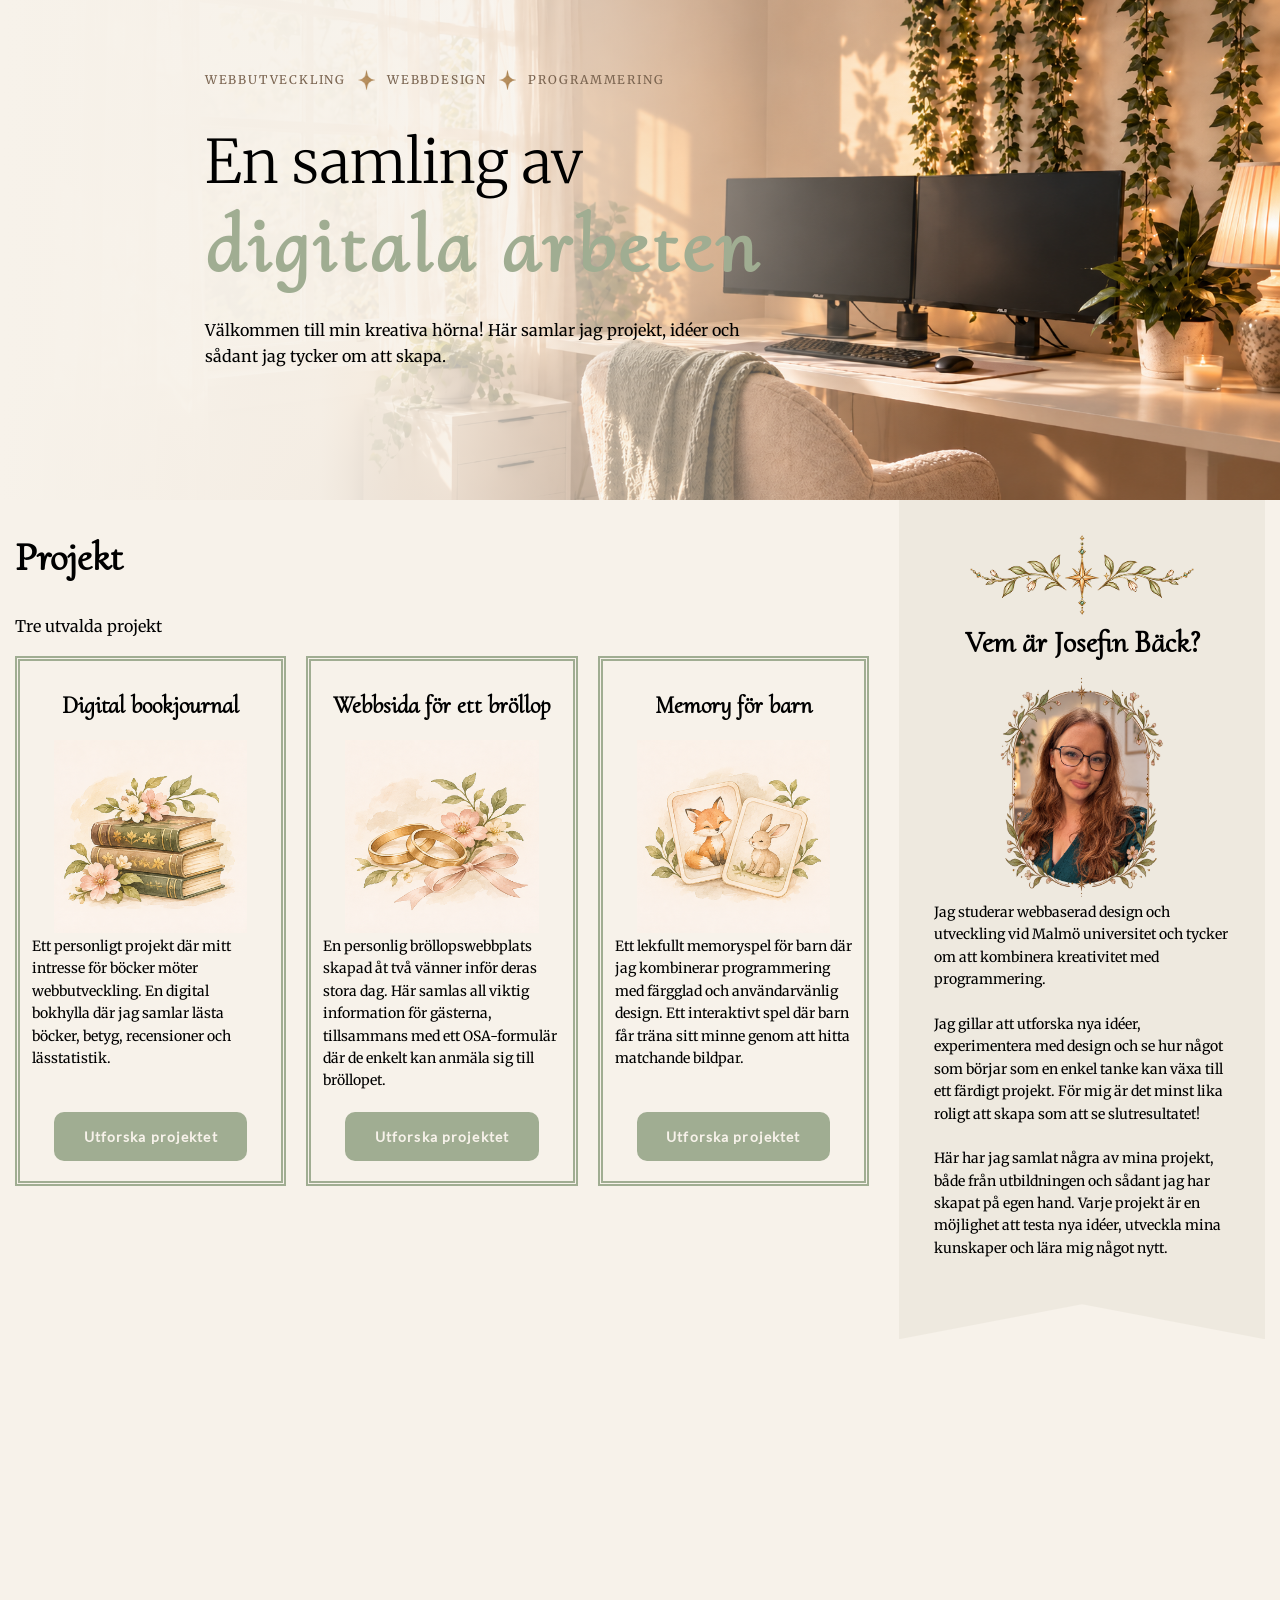
==== html/homepage.html @ a1230a01 "tre utvalda projekt" ====
<!DOCTYPE html>
<html lang="sv">

<head>
    <meta charset="UTF-8">
    <meta name="viewport" content="width=device-width, initial-scale=1.0">
    <title>Document</title>
    <link rel="stylesheet" href="../css/style.css">
</head>

<body>

    <div id="heroSection">
        <div id="textDivInHero">
            <div class="eyebrowText">
                <p>Webbutveckling</p> <img class="goldStarSize" src="../assets/picture/star.png" alt="goldstar">
                <p>Webbdesign</p> <img class="goldStarSize" src="../assets/picture/star.png" alt="goldstar">
                <p>Programmering</p>
            </div>
            <h1><span id="heroHeader">En samling av</span><span id="choosenItem"><br>digitala arbeten</span></h1>
            <div id="p-elInHero">
                <p>Välkommen till min kreativa hörna! Här samlar jag projekt, idéer och sådant jag tycker om
                    att skapa.</p>
            </div>
        </div>
    </div>

    <main>
        <div id="sectionOne">
            <div id="secOneContent">
                <h2>Projekt</h2>
                <p>Tre utvalda projekt</p>
                <div id="choosenProjects">
                    <div class="projectDIV">
                        <div class="topDIV">
                            <h4>Digital bookjournal</h4>
                            <img class="projectPictue" src="../assets/picture/books.png" alt="Painted books">
                            <p class="projekctPresentation">Ett personligt projekt där mitt intresse för böcker möter
                                webbutveckling. En digital bokhylla där jag samlar lästa böcker, betyg, recensioner och
                                lässtatistik.</p>
                        </div>
                        <div class="bottomDIV">
                            <button class="BtnToProjekt">
                                Utforska projektet
                            </button>
                        </div>
                    </div>

                    <div class="projectDIV">
                        <div class="topDIV">
                            <h4>Webbsida för ett bröllop</h4>
                            <img class="projectPictue" src="../assets/picture/rings.png" alt="Painted books">
                            <p class="projekctPresentation">En personlig bröllopswebbplats skapad åt två vänner inför
                                deras stora dag. Här samlas all viktig information för gästerna, tillsammans med ett
                                OSA-formulär där de enkelt kan anmäla sig till bröllopet.</p>
                        </div>
                        <div class="bottomDIV">
                            <button class="BtnToProjekt">
                                Utforska projektet
                            </button>
                        </div>
                    </div>

                    <div class="projectDIV">
                        <div class="topDIV">
                            <h4>Memory för barn</h4>
                            <img class="projectPictue" src="../assets/picture/memory.png" alt="Painted books">
                            <p class="projekctPresentation">Ett lekfullt memoryspel för barn där jag kombinerar
                                programmering med färgglad och användarvänlig design. Ett interaktivt spel där barn får
                                träna sitt minne genom att hitta matchande bildpar.</p>
                        </div>
                        <div class="bottomDIV">
                            <button class="BtnToProjekt">
                                Utforska projektet
                            </button>
                        </div>
                    </div>
                </div>
            </div>

            <div id="aboutMeSpalt">
                <img id="ornamentPicture" src="../assets/picture/ornament smaller.png" alt="ornament">
                <h3 id="aboutMeH3">Vem är Josefin Bäck?</h3>
                <img id="selfiePic" src="../assets/picture/porträtt josefin.png" alt="selfi på Josefin">
                <div>
                    <p>Jag studerar webbaserad design och utveckling vid Malmö universitet och tycker om att kombinera
                        kreativitet med programmering. <br><br></p>
                </div>
                <div>
                    <p>Jag gillar att utforska nya idéer, experimentera med design och se hur något som börjar som en
                        enkel tanke kan växa till ett färdigt projekt. För mig är det minst lika roligt att skapa som
                        att se slutresultatet!<br><br>
                    </p>
                </div>
                <div>
                    <p>Här har jag samlat några av mina projekt, både från utbildningen och sådant jag har skapat på
                        egen hand. Varje projekt är en möjlighet att testa nya idéer, utveckla mina kunskaper och lära
                        mig något nytt.</p>
                </div>

            </div>
        </div>


    </main>
    <footer></footer>
</body>

</html>
---- css/style.css ----
/*FONTS*/
@font-face {
    font-family: "Cormorant Upright";
    src: url("../assets/fonts/CormorantUpright-Regular.ttf");
}

@font-face {
    font-family: "Merriweather";
    src: url("../assets/fonts/Merriweather.ttf");
}

@font-face {
    font-family: "Lato";
    src: url("../assets/fonts/Lato-Regular.ttf");
}


:root {

    /*FONT SIZE*/
    --h1: clamp(2.375rem, 5vw, 3.75rem);
    --h2: clamp(2rem, 3.5vw, 2.5rem);
    --h3: clamp(1.5rem, 2.5vw, 1.875rem);
    --h4: 1.5rem;

    --normalText: 1rem;
    /* 16px */
    --smallText: 0.875rem;
    /* 14px */
    --extraSmallText: 0.75rem;
    /* 12px */

    --buttonText: 0.875rem;
    /* 14px */
    --eyebrowText: 0.75rem;
    /* 12px */

    /* FONT FAMILY */
    --headerFont: "Cormorant Upright", serif;
    --normalTextFont: "Merriweather", serif;
    --btnFont: "Lato", serif;


    /*COLORS*/
    --main-background-color: #F7F2EA;
    --color-sageGreen: #A0AD92;
    --color-dustyRose: #D7B8B5;
    --color-walnutBrown: #79634F;
    --color-softBlack: #38352F;

}

h1 {
    font-family: var(--headerFont);
    font-size: var(--h1);
    line-height: 1.1;
    margin: 24px 0 28px 0;
}

h2 {
    font-family: var(--headerFont);
    font-size: var(--h2);
    line-height: 1.2;
}

h3 {
    font-family: var(--headerFont);
    font-size: var(--h3);
    line-height: 1.2;
}

h4 {
    font-family: var(--headerFont);
    font-size: var(--h4);
}

p {
    font-family: var(--normalTextFont);
    font-size: var(--normalText);
    line-height: 1.6;
}

button {
    font-family: var(--btnFont);
    font-size: var(--buttonText);
    letter-spacing: 0.08em;
    border-radius: 10px;
}



body {
    margin: 0px;
    background-color: var(--main-background-color);
    font-family: var(--normalTextFont);
    font-size: var(--normalText);
}

/*------------ HERO ------------*/
#heroSection {
    width: 100vw;
    height: 500px;
    display: flex;
    position: relative;

    background-image:
        linear-gradient(to right,
            rgba(247, 242, 234, 1) 0%,
            rgba(247, 242, 234, 0.95) 25%,
            rgba(247, 242, 234, 0.5) 50%,
            rgba(247, 242, 234, 0) 75%),
        url("../assets/picture/herobild.png");
    background-position: center;
    background-repeat: no-repeat;
    background-size: cover;
}



.goldStarSize {
    height: 20px;
}

#heroHeader {
    font-family: var(--normalTextFont);
    font-weight: 300;
}

#choosenItem {
    color: var(--color-sageGreen);
    font-size: 80px;
    letter-spacing: 0.06em;
}

#textDivInHero {
    position: absolute;
    top: 70px;
    left: 16%;
}

#p-elInHero {
    max-width: 550px;
}



.eyebrowText {
    display: flex;
    align-items: center;
    gap: 12px;

    font-size: var(--eyebrowText);
    letter-spacing: 0.15em;
    text-transform: uppercase;
    color: var(--color-walnutBrown);
}

.eyebrowText p {
    margin: 0px;
    font-size: var(--eyebrowText);
}


/*------------ HERO END ------------*/


main {
    width: 1250px;
    min-height: 100vh;
    margin-right: auto;
    margin-left: auto;
}

/*------------ PROJECTS ------------*/

#sectionOne {
    display: grid;
    grid-template-columns: minmax(0, 7fr) minmax(0, 3fr);
    gap: 30px;
    align-items: start;
}


#choosenProjects {
    display: flex;
    gap: 20px;
    justify-content: space-evenly;
    height: 530px;
}

.projectDIV {
    border: 5px double var(--color-sageGreen);
    width: 100%;
    padding: 20px 10px;
    display: flex;
    flex-direction: column;
    justify-content: space-between;
}

.topDIV,
.bottomDIV {
    display: flex;
    flex-direction: column;
    align-items: center;
}

.projectDIV h4 {
    text-align: center;
    margin: 10px 0px 20px;
}

.projectPictue {
    width: 80%;
    object-fit: cover;
}

.projekctPresentation {
    font-size: var(--smallText);
    margin: 2px;
}

.BtnToProjekt {
    width: 80%;
    padding: 16px;
    font-weight: 600;
    background-color: var(--color-sageGreen);
    border: none;
    color: var(--main-background-color);
    cursor: pointer;
}

.BtnToProjekt:hover {
    background-color: var(--main-background-color);
    color: var(--color-sageGreen);
    border: 0.5px solid var(--color-sageGreen);
    cursor: pointer;
}



/*------------ PROJECTS END ------------*/



/*------------ ABOUT ME ------------*/

#aboutMeSpalt {
    position: sticky;
    top: 30px;
    display: flex;
    flex-direction: column;
    align-items: center;
    /*border: 1px solid black;
    padding: 12px;
    box-sizing: border-box;

    background-color: #EEE9DF;
    border: 1px solid #B9A48E;
    outline: 1px solid #D8C9B9;
    outline-offset: -8px;

    padding: 32px 28px;
    border-radius: 3px;*/
    background-color: #EEE9DF;
    padding: 35px 35px 80px;

    clip-path: polygon(0 0,
            100% 0,
            100% 100%,
            50% calc(100% - 35px),
            0 100%);

}

#aboutMeSpalt p {
    font-size: var(--smallText);
    margin: 0px;
}

#aboutMeH3 {
    margin: 10px 0px;
}

#aboutMePartOne {
    display: flex;
    gap: 10px;
}

#selfiePic {
    height: 230px;
    object-fit: contain;
    margin: 0px auto;
}

#ornamentPicture {
    width: 233px;
    height: 80px;
    object-fit: contain;
}

/*------------ ABOUT ME - END------------*/


footer {
    height: 400px;
}
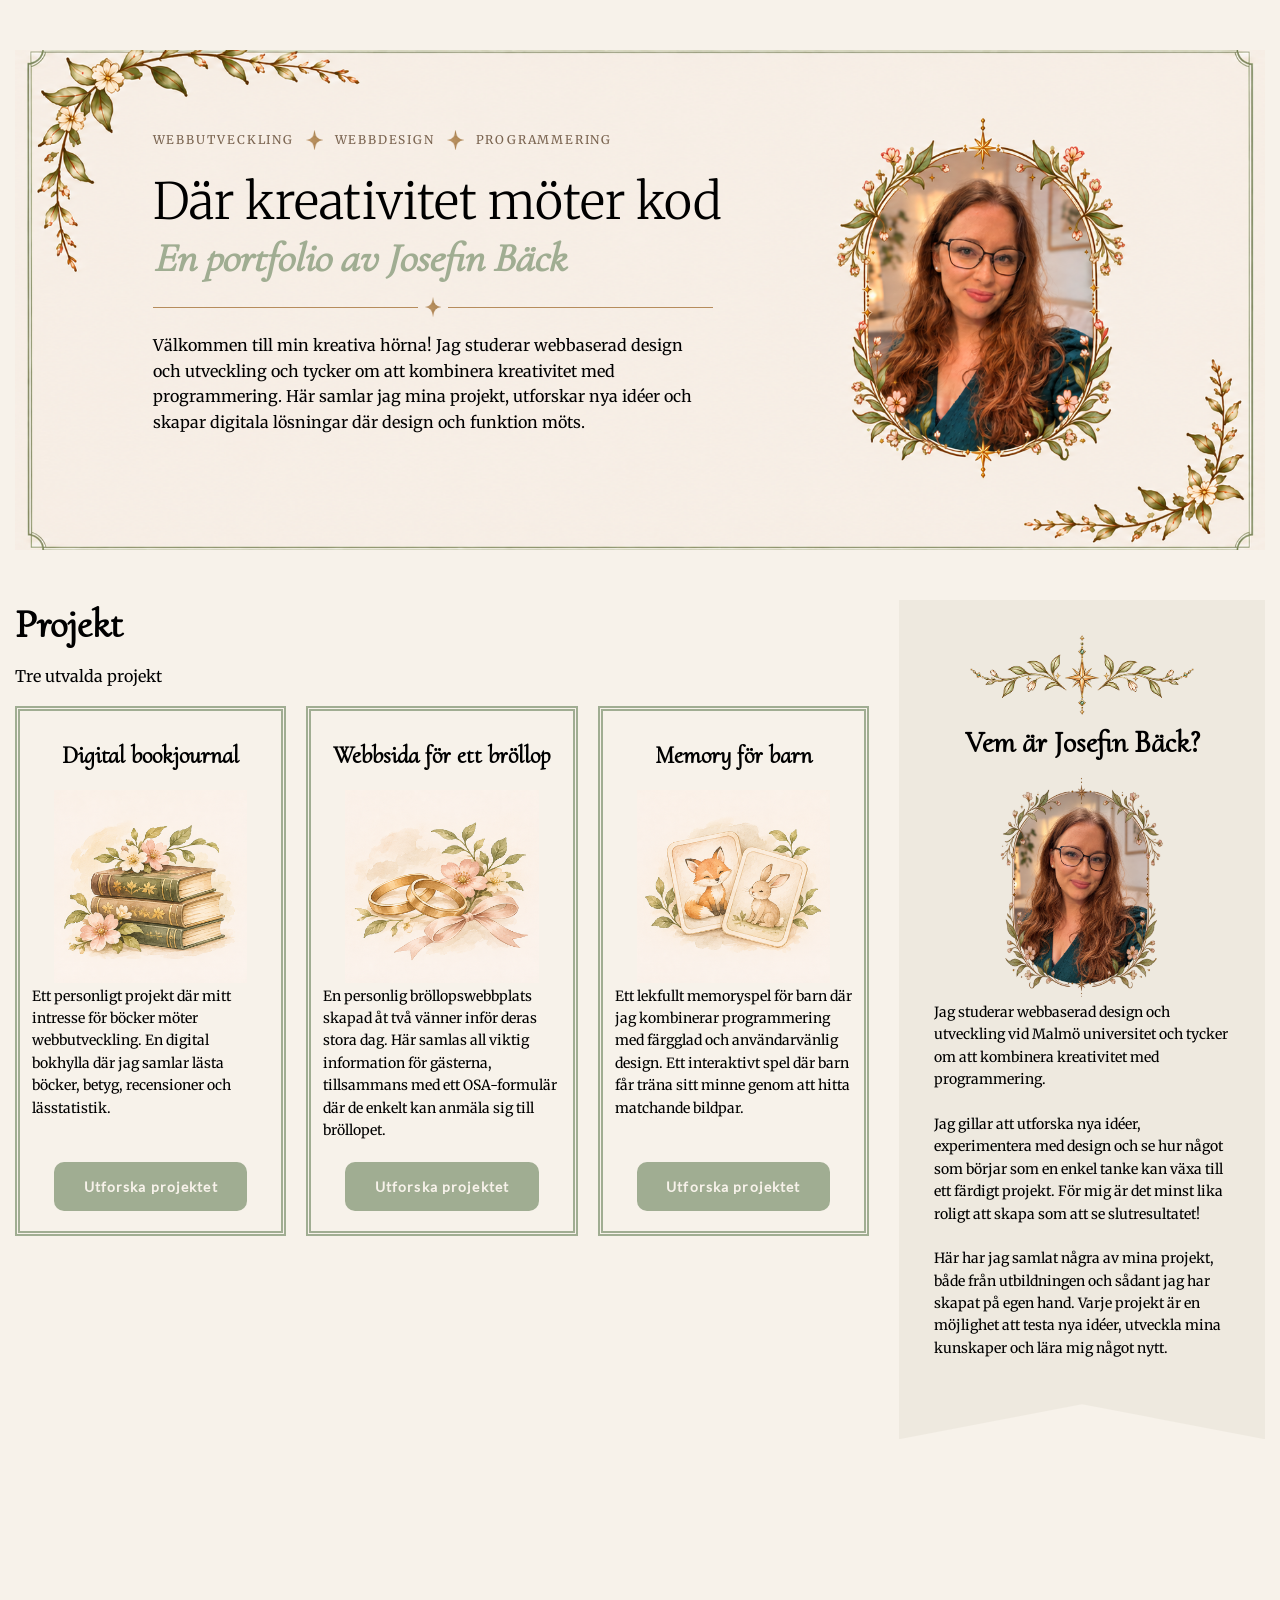
==== commit 24129ad7: "hero fixing" ====
--- a/html/homepage.html
+++ b/html/homepage.html
@@ -17,10 +17,17 @@
                 <p>Webbdesign</p> <img class="goldStarSize" src="../assets/picture/star.png" alt="goldstar">
                 <p>Programmering</p>
             </div>
-            <h1><span id="heroHeader">En samling av</span><span id="choosenItem"><br>digitala arbeten</span></h1>
+            <h1>Där kreativitet möter kod</h1>
+            <h2 id="heroHeaderTwo">En portfolio av Josefin Bäck</h2>
+            <div id="deviderDIV">
+                <img class="deviderLine" src="/assets/picture/deviderLine.png" alt="devider">
+                <img class="goldStarSize" src="/assets/picture/star.png" alt="goldstar">
+                <img class="deviderLine" src="/assets/picture/deviderLine.png" alt="devider">
+            </div>
             <div id="p-elInHero">
-                <p>Välkommen till min kreativa hörna! Här samlar jag projekt, idéer och sådant jag tycker om
-                    att skapa.</p>
+                <p>Välkommen till min kreativa hörna! Jag studerar webbaserad design och utveckling och tycker om att
+                    kombinera kreativitet med programmering. Här samlar jag mina projekt, utforskar nya idéer och skapar
+                    digitala lösningar där design och funktion möts.</p>
             </div>
         </div>
     </div>
--- a/css/style.css
+++ b/css/style.css
@@ -18,10 +18,14 @@
 :root {
 
     /*FONT SIZE*/
-    --h1: clamp(2.375rem, 5vw, 3.75rem);
-    --h2: clamp(2rem, 3.5vw, 2.5rem);
-    --h3: clamp(1.5rem, 2.5vw, 1.875rem);
+    --h1: 3.125rem;
+    /* 50px */
+    --h2: 2.5rem;
+    /* 40px */
+    --h3: 1.875rem;
+    /* 30px */
     --h4: 1.5rem;
+    /* 24px */
 
     --normalText: 1rem;
     /* 16px */
@@ -51,16 +55,19 @@
 }
 
 h1 {
-    font-family: var(--headerFont);
+    font-family: var(--normalTextFont);
     font-size: var(--h1);
     line-height: 1.1;
-    margin: 24px 0 28px 0;
+    margin: 24px 0 5px 0;
+    font-weight: 300;
 }
 
 h2 {
     font-family: var(--headerFont);
     font-size: var(--h2);
     line-height: 1.2;
+    margin: 0px;
+    margin-bottom: 15px;
 }
 
 h3 {
@@ -103,46 +110,45 @@
     display: flex;
     position: relative;
 
-    background-image:
-        linear-gradient(to right,
-            rgba(247, 242, 234, 1) 0%,
-            rgba(247, 242, 234, 0.95) 25%,
-            rgba(247, 242, 234, 0.5) 50%,
-            rgba(247, 242, 234, 0) 75%),
-        url("../assets/picture/herobild.png");
+    background-image: url("/assets/picture/herobildMig2.png");
     background-position: center;
     background-repeat: no-repeat;
     background-size: cover;
-}
-
-
+
+    max-width: 1250px;
+    margin: 50px auto;
+}
+
+#deviderDIV {
+    display: flex;
+    align-items: center;
+    gap: 7px;
+}
+
+.deviderLine {
+    object-fit: contain;
+    height: 1px;
+    width: 265px;
+}
 
 .goldStarSize {
     height: 20px;
 }
 
-#heroHeader {
-    font-family: var(--normalTextFont);
-    font-weight: 300;
-}
-
-#choosenItem {
+#heroHeaderTwo {
+    font-style: italic;
     color: var(--color-sageGreen);
-    font-size: 80px;
-    letter-spacing: 0.06em;
 }
 
 #textDivInHero {
     position: absolute;
-    top: 70px;
-    left: 16%;
+    top: 80px;
+    left: 11%;
 }
 
 #p-elInHero {
     max-width: 550px;
 }
-
-
 
 .eyebrowText {
     display: flex;
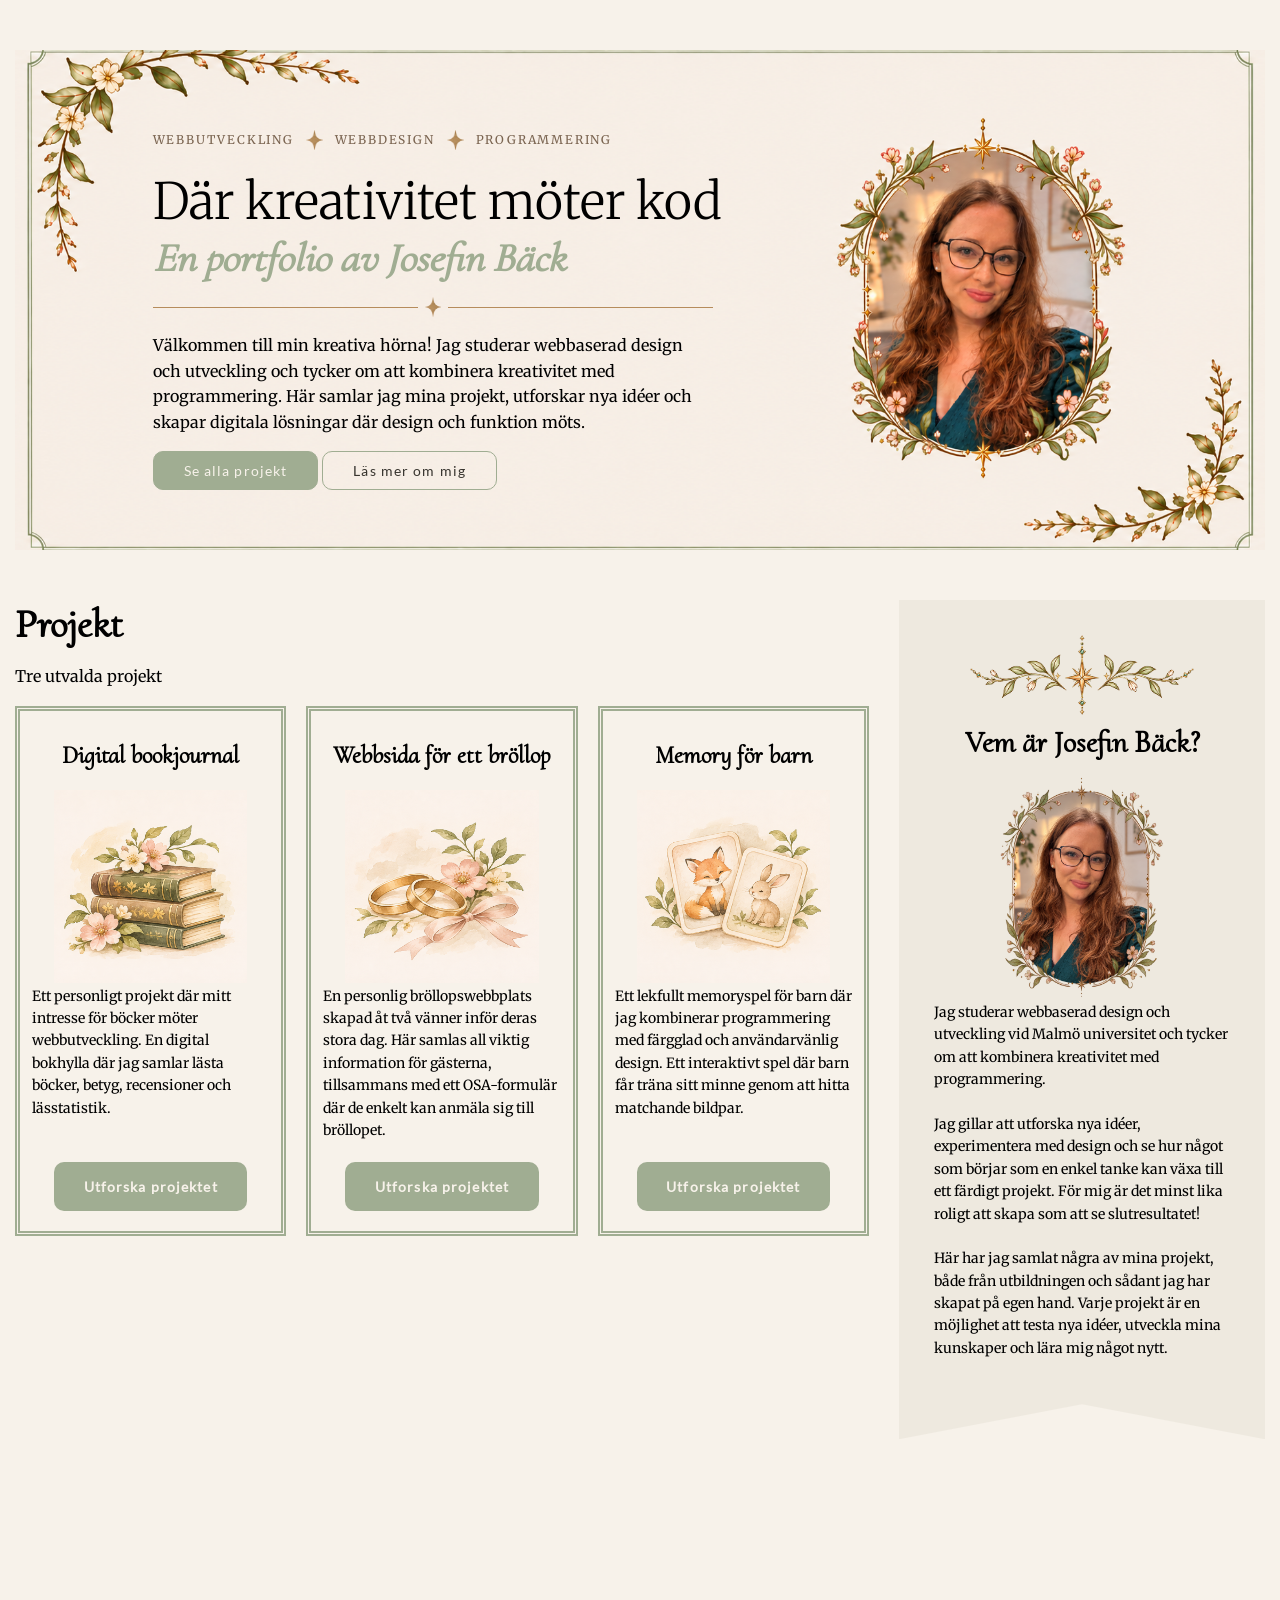
==== commit 5fdae3d9: "hero fixing" ====
--- a/html/homepage.html
+++ b/html/homepage.html
@@ -29,6 +29,8 @@
                     kombinera kreativitet med programmering. Här samlar jag mina projekt, utforskar nya idéer och skapar
                     digitala lösningar där design och funktion möts.</p>
             </div>
+            <button class="greenButton button">Se alla projekt</button>
+            <button class="transparentButton button">Läs mer om mig</button>
         </div>
     </div>
 
--- a/css/style.css
+++ b/css/style.css
@@ -92,8 +92,20 @@
     font-size: var(--buttonText);
     letter-spacing: 0.08em;
     border-radius: 10px;
-}
-
+    padding: 10px 30px;
+}
+
+.greenButton {
+    background-color: var(--color-sageGreen);
+    color: var(--main-background-color);
+    border: 0.5px solid var(--color-sageGreen);
+}
+
+.transparentButton {
+    background-color: transparent;
+    color: var(--color-softBlack);
+    border: 0.5px solid var(--color-sageGreen);
+}
 
 
 body {
@@ -176,6 +188,7 @@
     margin-right: auto;
     margin-left: auto;
 }
+
 
 /*------------ PROJECTS ------------*/
 
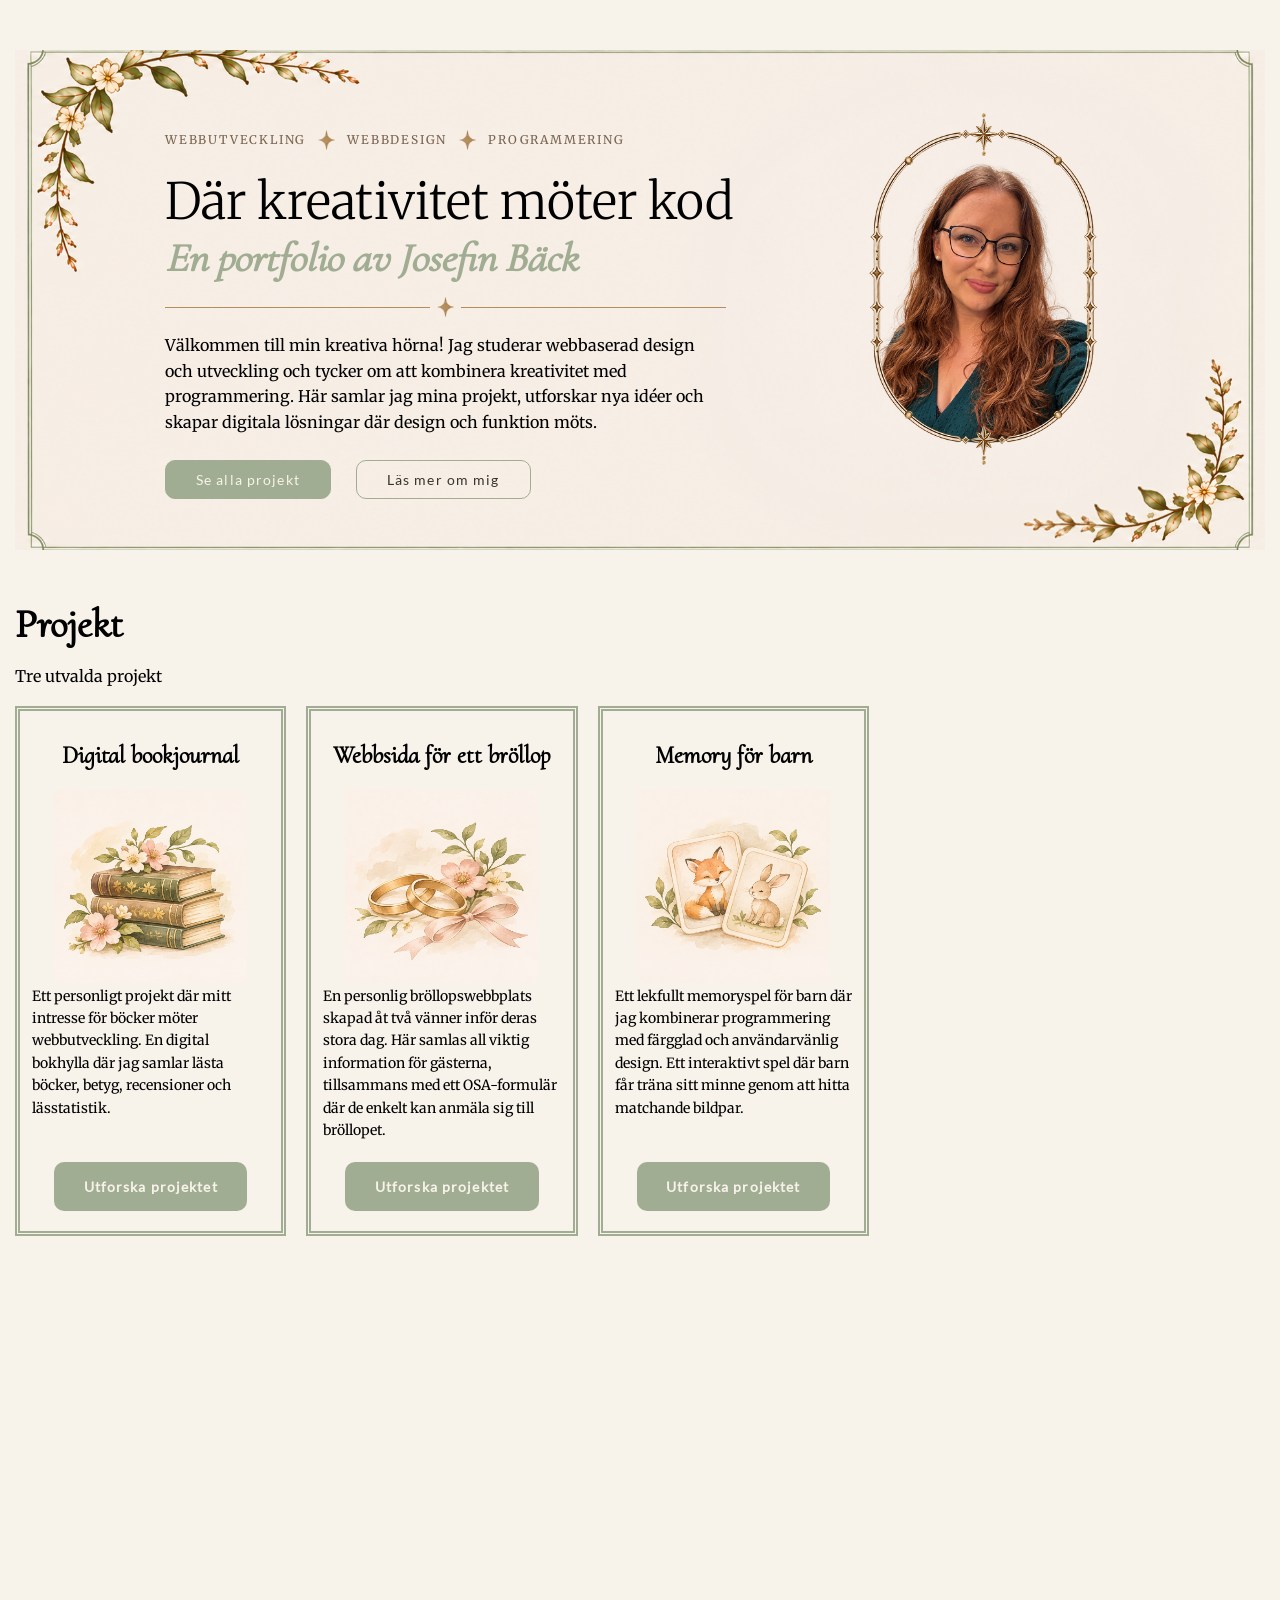
==== commit dbe00366: "design change" ====
--- a/html/homepage.html
+++ b/html/homepage.html
@@ -5,7 +5,7 @@
     <meta charset="UTF-8">
     <meta name="viewport" content="width=device-width, initial-scale=1.0">
     <title>Document</title>
-    <link rel="stylesheet" href="../css/style.css">
+    <link rel="stylesheet" href="/css/style.css">
 </head>
 
 <body>
@@ -13,8 +13,8 @@
     <div id="heroSection">
         <div id="textDivInHero">
             <div class="eyebrowText">
-                <p>Webbutveckling</p> <img class="goldStarSize" src="../assets/picture/star.png" alt="goldstar">
-                <p>Webbdesign</p> <img class="goldStarSize" src="../assets/picture/star.png" alt="goldstar">
+                <p>Webbutveckling</p> <img class="goldStarSize" src="/assets/picture/star.png" alt="goldstar">
+                <p>Webbdesign</p> <img class="goldStarSize" src="/assets/picture/star.png" alt="goldstar">
                 <p>Programmering</p>
             </div>
             <h1>Där kreativitet möter kod</h1>
@@ -29,8 +29,10 @@
                     kombinera kreativitet med programmering. Här samlar jag mina projekt, utforskar nya idéer och skapar
                     digitala lösningar där design och funktion möts.</p>
             </div>
-            <button class="greenButton button">Se alla projekt</button>
-            <button class="transparentButton button">Läs mer om mig</button>
+            <div id="heroButtonDiv">
+                <button class="greenButton button">Se alla projekt</button>
+                <button class="transparentButton button">Läs mer om mig</button>
+            </div>
         </div>
     </div>
 
@@ -86,28 +88,6 @@
                     </div>
                 </div>
             </div>
-
-            <div id="aboutMeSpalt">
-                <img id="ornamentPicture" src="../assets/picture/ornament smaller.png" alt="ornament">
-                <h3 id="aboutMeH3">Vem är Josefin Bäck?</h3>
-                <img id="selfiePic" src="../assets/picture/porträtt josefin.png" alt="selfi på Josefin">
-                <div>
-                    <p>Jag studerar webbaserad design och utveckling vid Malmö universitet och tycker om att kombinera
-                        kreativitet med programmering. <br><br></p>
-                </div>
-                <div>
-                    <p>Jag gillar att utforska nya idéer, experimentera med design och se hur något som börjar som en
-                        enkel tanke kan växa till ett färdigt projekt. För mig är det minst lika roligt att skapa som
-                        att se slutresultatet!<br><br>
-                    </p>
-                </div>
-                <div>
-                    <p>Här har jag samlat några av mina projekt, både från utbildningen och sådant jag har skapat på
-                        egen hand. Varje projekt är en möjlighet att testa nya idéer, utveckla mina kunskaper och lära
-                        mig något nytt.</p>
-                </div>
-
-            </div>
         </div>
 
 
--- a/css/style.css
+++ b/css/style.css
@@ -122,7 +122,7 @@
     display: flex;
     position: relative;
 
-    background-image: url("/assets/picture/herobildMig2.png");
+    background-image: url("/assets/picture/herobildMig3.png");
     background-position: center;
     background-repeat: no-repeat;
     background-size: cover;
@@ -155,7 +155,13 @@
 #textDivInHero {
     position: absolute;
     top: 80px;
-    left: 11%;
+    left: 12%;
+}
+
+#heroButtonDiv {
+    display: flex;
+    gap: 25px;
+    margin-top: 25px;
 }
 
 #p-elInHero {
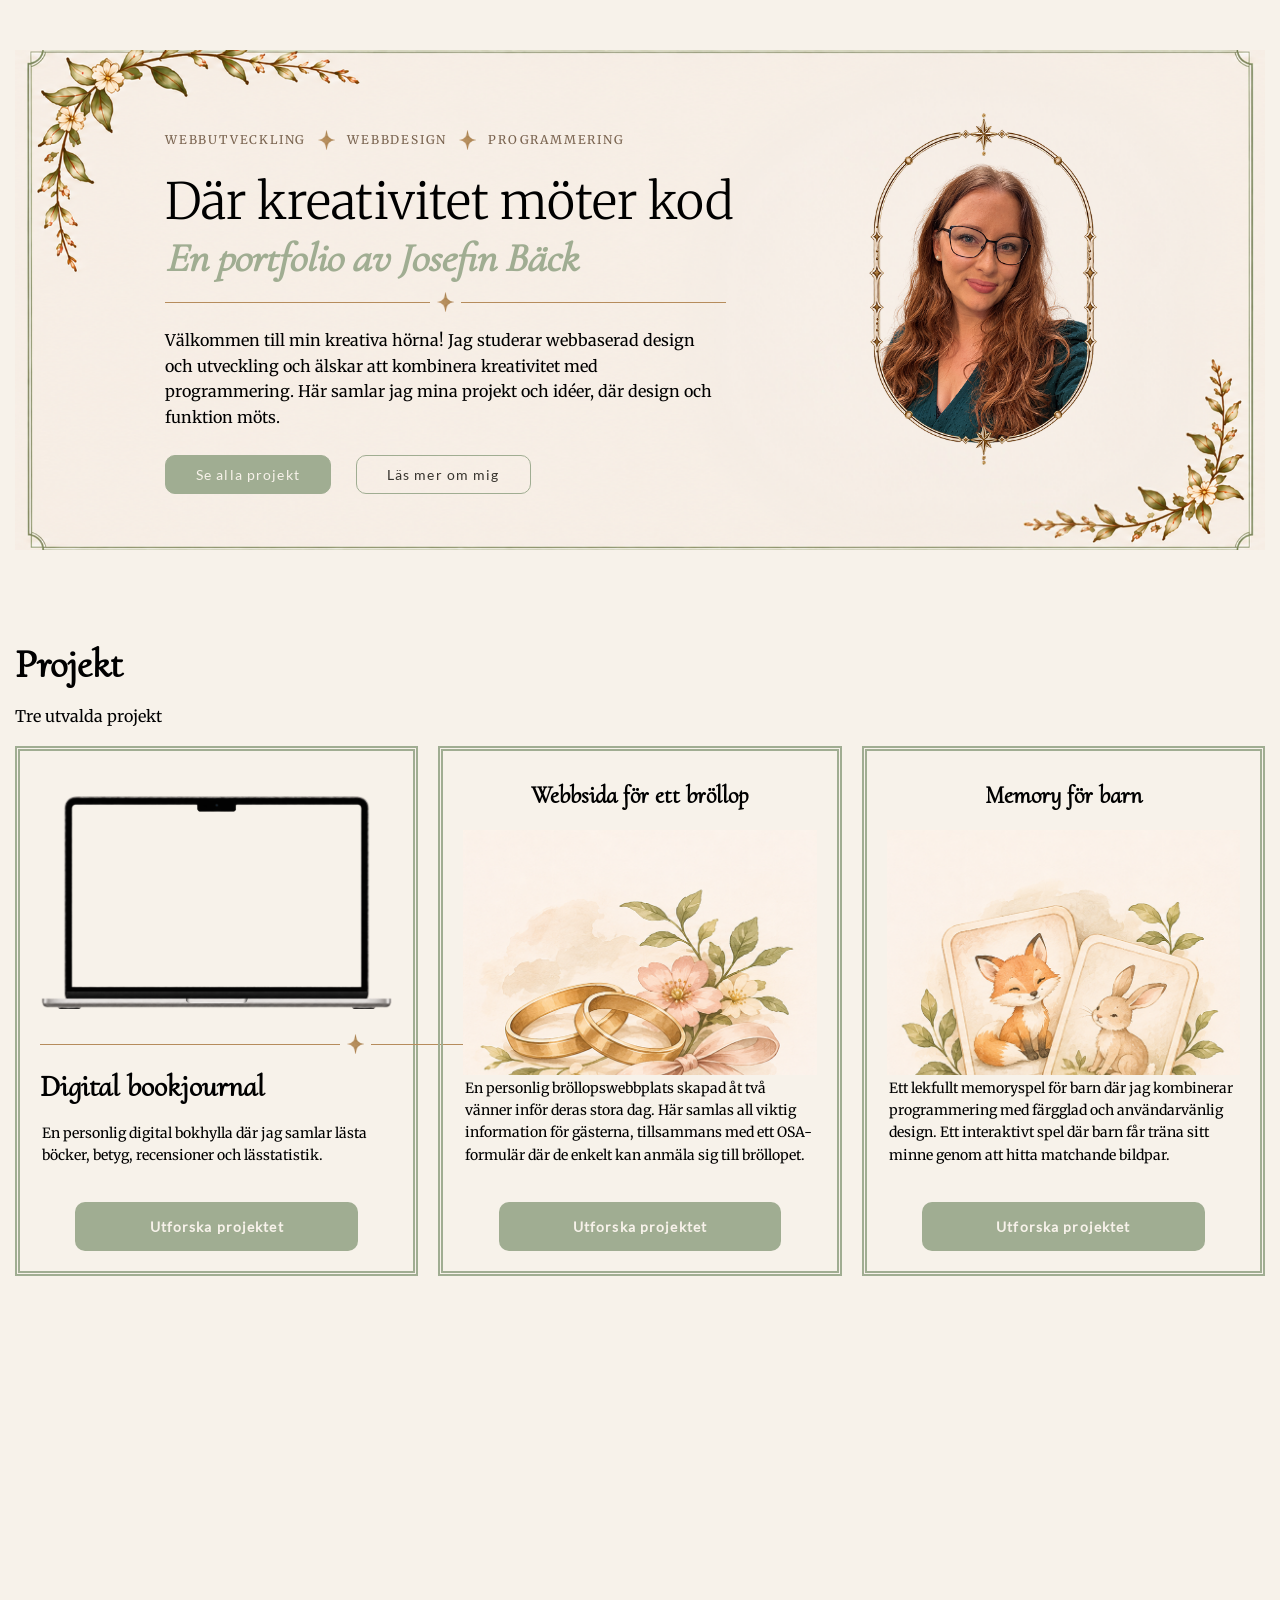
==== commit ba0680d4: "project cards" ====
--- a/html/homepage.html
+++ b/html/homepage.html
@@ -25,9 +25,9 @@
                 <img class="deviderLine" src="/assets/picture/deviderLine.png" alt="devider">
             </div>
             <div id="p-elInHero">
-                <p>Välkommen till min kreativa hörna! Jag studerar webbaserad design och utveckling och tycker om att
-                    kombinera kreativitet med programmering. Här samlar jag mina projekt, utforskar nya idéer och skapar
-                    digitala lösningar där design och funktion möts.</p>
+                <p>Välkommen till min kreativa hörna! Jag studerar webbaserad design och utveckling och älskar att
+                    kombinera kreativitet med programmering. Här samlar jag mina projekt och idéer, där design och
+                    funktion möts.</p>
             </div>
             <div id="heroButtonDiv">
                 <button class="greenButton button">Se alla projekt</button>
@@ -44,11 +44,22 @@
                 <div id="choosenProjects">
                     <div class="projectDIV">
                         <div class="topDIV">
-                            <h4>Digital bookjournal</h4>
-                            <img class="projectPictue" src="../assets/picture/books.png" alt="Painted books">
-                            <p class="projekctPresentation">Ett personligt projekt där mitt intresse för böcker möter
-                                webbutveckling. En digital bokhylla där jag samlar lästa böcker, betyg, recensioner och
-                                lässtatistik.</p>
+                            <div class="laptop">
+                                <video autoplay muted loop playsinline>
+                                    <source src="/assets/video/bookshelf.mov">
+                                </video>
+
+                                <img src="../assets/picture/laptop.png" alt="Laptop">
+                            </div>
+
+                            <div id="deviderDIV">
+                                <img class="deviderLineInCard" src="/assets/picture/deviderLine.png" alt="devider">
+                                <img class="goldStarSize" src="/assets/picture/star.png" alt="goldstar">
+                                <img class="deviderLineInCard" src="/assets/picture/deviderLine.png" alt="devider">
+                            </div>
+                            <h3 class="projectHeadline">Digital bookjournal</h3>
+                            <p class="projekctPresentation">En personlig digital bokhylla där jag samlar lästa böcker,
+                                betyg, recensioner och lässtatistik.</p>
                         </div>
                         <div class="bottomDIV">
                             <button class="BtnToProjekt">
@@ -90,7 +101,6 @@
             </div>
         </div>
 
-
     </main>
     <footer></footer>
 </body>
--- a/css/style.css
+++ b/css/style.css
@@ -128,7 +128,7 @@
     background-size: cover;
 
     max-width: 1250px;
-    margin: 50px auto;
+    margin: 50px auto 90px;
 }
 
 #deviderDIV {
@@ -143,6 +143,12 @@
     width: 265px;
 }
 
+.deviderLineInCard {
+    object-fit: contain;
+    height: 1px;
+    width: 100%;
+}
+
 .goldStarSize {
     height: 20px;
 }
@@ -150,6 +156,7 @@
 #heroHeaderTwo {
     font-style: italic;
     color: var(--color-sageGreen);
+    margin-bottom: 10px;
 }
 
 #textDivInHero {
@@ -199,10 +206,7 @@
 /*------------ PROJECTS ------------*/
 
 #sectionOne {
-    display: grid;
-    grid-template-columns: minmax(0, 7fr) minmax(0, 3fr);
-    gap: 30px;
-    align-items: start;
+    width: 100%;
 }
 
 
@@ -216,7 +220,7 @@
 .projectDIV {
     border: 5px double var(--color-sageGreen);
     width: 100%;
-    padding: 20px 10px;
+    padding: 20px;
     display: flex;
     flex-direction: column;
     justify-content: space-between;
@@ -235,13 +239,20 @@
 }
 
 .projectPictue {
-    width: 80%;
+    width: 100%;
+    height: 245px;
     object-fit: cover;
+    object-position: top;
 }
 
 .projekctPresentation {
     font-size: var(--smallText);
     margin: 2px;
+}
+
+.projectHeadline {
+    width: 100%;
+    margin: 15px 0px;
 }
 
 .BtnToProjekt {
@@ -328,4 +339,31 @@
 
 footer {
     height: 400px;
+}
+
+
+
+
+
+/*video*/
+.laptop {
+    position: relative;
+    width: 100%;
+    margin: 25px 0px;
+}
+
+.laptop img {
+    position: relative;
+    width: 100%;
+    display: block;
+    pointer-events: none;
+}
+
+.laptop video {
+    position: absolute;
+    width: 80%;
+    height: 85%;
+    top: 4%;
+    left: 10%;
+    object-fit: cover;
 }
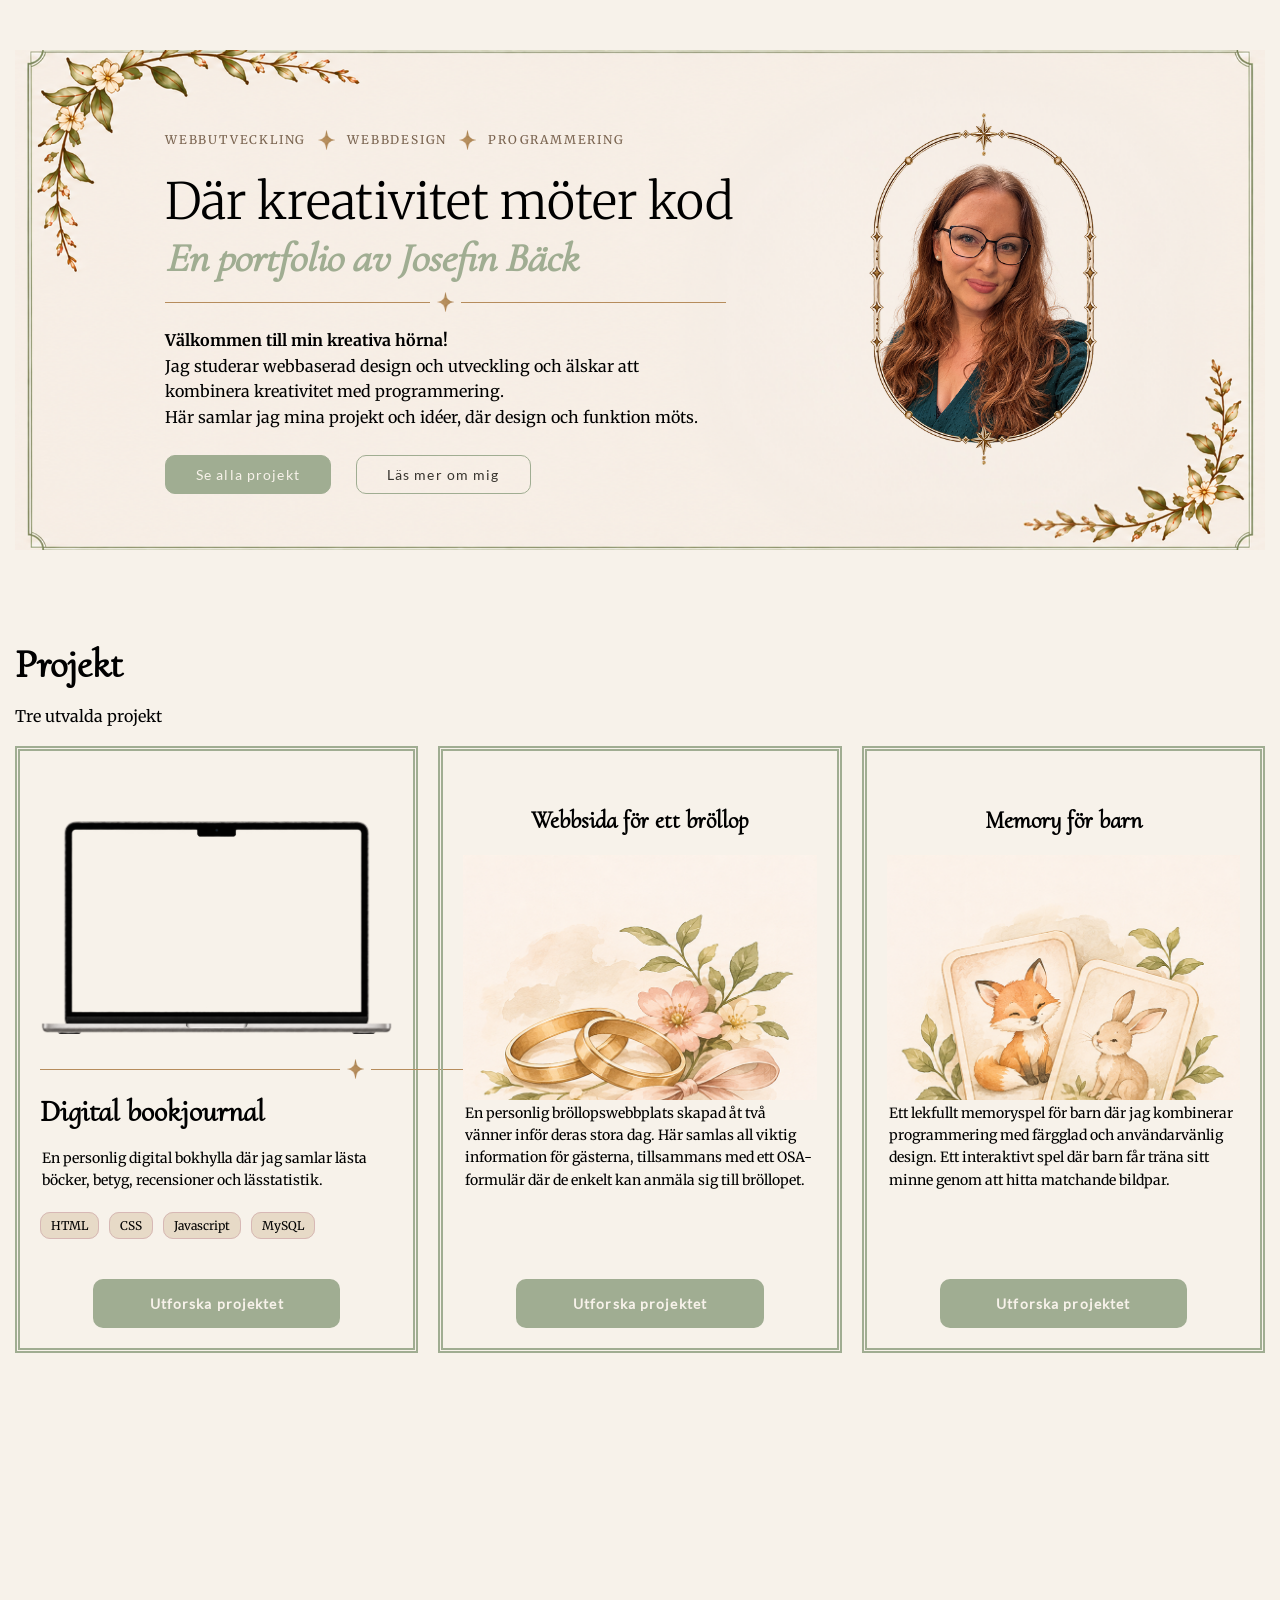
==== commit 9d62d5ac: "Add technology tags to book journal project Style project technology tags, adjust project card spaci" ====
--- a/html/homepage.html
+++ b/html/homepage.html
@@ -25,8 +25,9 @@
                 <img class="deviderLine" src="/assets/picture/deviderLine.png" alt="devider">
             </div>
             <div id="p-elInHero">
-                <p>Välkommen till min kreativa hörna! Jag studerar webbaserad design och utveckling och älskar att
-                    kombinera kreativitet med programmering. Här samlar jag mina projekt och idéer, där design och
+                <p><b>Välkommen till min kreativa hörna!</b><br>Jag studerar webbaserad design och utveckling och älskar
+                    att
+                    kombinera kreativitet med programmering.<br>Här samlar jag mina projekt och idéer, där design och
                     funktion möts.</p>
             </div>
             <div id="heroButtonDiv">
@@ -60,6 +61,22 @@
                             <h3 class="projectHeadline">Digital bookjournal</h3>
                             <p class="projekctPresentation">En personlig digital bokhylla där jag samlar lästa böcker,
                                 betyg, recensioner och lässtatistik.</p>
+
+                            <div class="taggsDIV">
+                                <div class="taggStyle">
+                                    <span>HTML</span>
+                                </div>
+                                <div class="taggStyle">
+                                    <span>CSS</span>
+                                </div>
+                                <div class="taggStyle">
+                                    <span>Javascript</span>
+                                </div>
+                                <div class="taggStyle">
+                                    <span>MySQL</span>
+                                </div>
+                            </div>
+
                         </div>
                         <div class="bottomDIV">
                             <button class="BtnToProjekt">
--- a/css/style.css
+++ b/css/style.css
@@ -51,6 +51,7 @@
     --color-dustyRose: #D7B8B5;
     --color-walnutBrown: #79634F;
     --color-softBlack: #38352F;
+    --color-beige: #E7DAC7;
 
 }
 
@@ -214,7 +215,7 @@
     display: flex;
     gap: 20px;
     justify-content: space-evenly;
-    height: 530px;
+    /*height: 530px;*/
 }
 
 .projectDIV {
@@ -231,6 +232,7 @@
     display: flex;
     flex-direction: column;
     align-items: center;
+    margin-top: 25px;
 }
 
 .projectDIV h4 {
@@ -255,8 +257,24 @@
     margin: 15px 0px;
 }
 
+.taggsDIV {
+    display: flex;
+    gap: 10px;
+    justify-content: start;
+    width: 100%;
+    margin: 20px 0px;
+}
+
+.taggStyle span {
+    padding: 5px 10px;
+    border: 0.5px solid var(--color-dustyRose);
+    background-color: var(--color-beige);
+    font-size: var(--extraSmallText);
+    border-radius: 10px;
+}
+
 .BtnToProjekt {
-    width: 80%;
+    width: 70%;
     padding: 16px;
     font-weight: 600;
     background-color: var(--color-sageGreen);
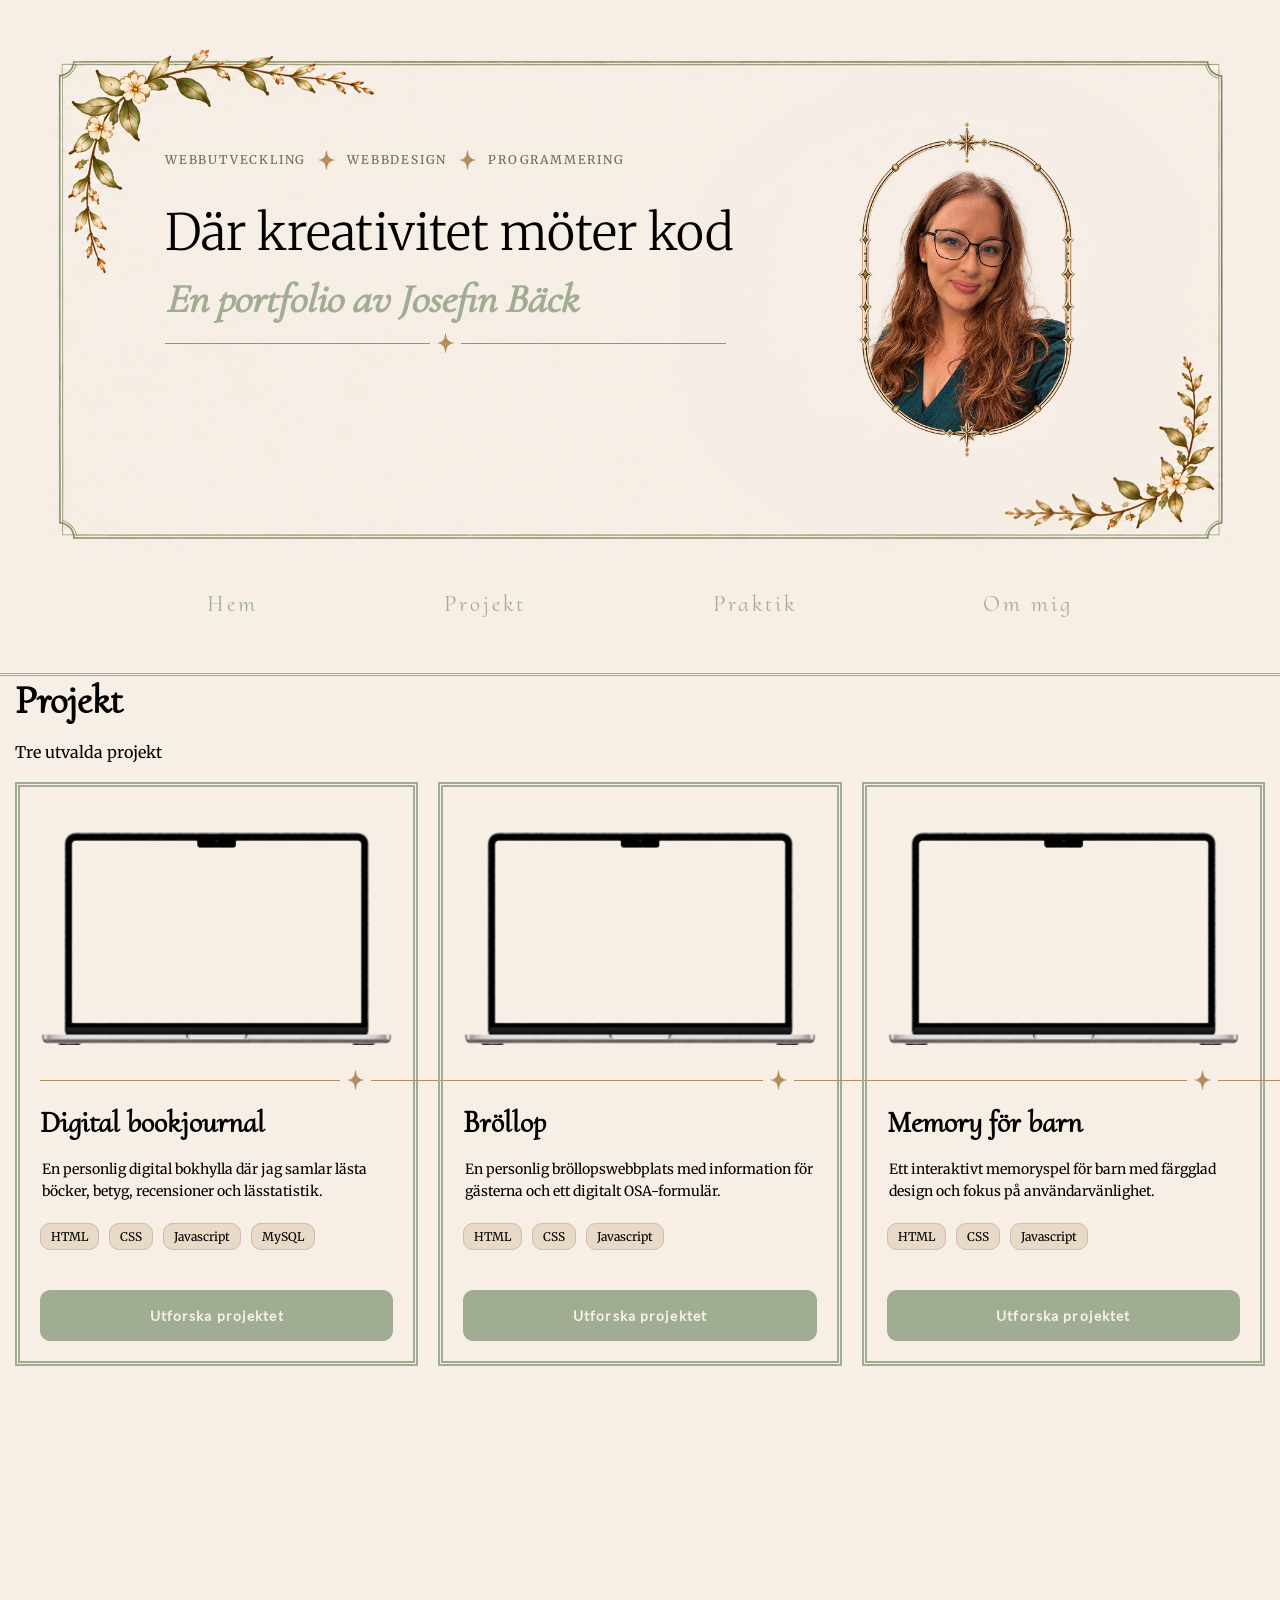
==== commit 610b4b87: "Refresh portfolio homepage and project cards Add animated botanical navigation and floral assets, up" ====
--- a/html/homepage.html
+++ b/html/homepage.html
@@ -24,20 +24,53 @@
                 <img class="goldStarSize" src="/assets/picture/star.png" alt="goldstar">
                 <img class="deviderLine" src="/assets/picture/deviderLine.png" alt="devider">
             </div>
-            <div id="p-elInHero">
-                <p><b>Välkommen till min kreativa hörna!</b><br>Jag studerar webbaserad design och utveckling och älskar
-                    att
-                    kombinera kreativitet med programmering.<br>Här samlar jag mina projekt och idéer, där design och
-                    funktion möts.</p>
-            </div>
-            <div id="heroButtonDiv">
+
+            <!-- <div id="p-elInHero">
+                <p>Välkommen till min kreativa hörna!<br> Här samlar jag mina projekt och idéer, där kreativitet
+                    kombineras
+                    med programmering.</p>
+            </div> -->
+        </div>
+    </div>
+
+    <div id="menuWrapper">
+        <!-- <div id="p-elInHero">
+                <p>Välkommen till min kreativa hörna!<br> Här samlar jag mina projekt och idéer, där kreativitet
+                    kombineras
+                    med programmering.</p>
+            </div> -->
+
+        <div id="menu">
+            <a href="#">Hem<span class="botanical" aria-hidden="true"><img class="vine" src="/assets/picture/kvist.png"
+                        alt=""><img class="bloom bloom-1" src="/assets/picture/blomma-1.png" alt=""><img
+                        class="bloom bloom-2" src="/assets/picture/blomma-2.png" alt=""><img class="bloom bloom-3"
+                        src="/assets/picture/blomma-3.png" alt=""></span></a>
+            <a href="#">Projekt<span class="botanical" aria-hidden="true"><img class="vine"
+                        src="/assets/picture/kvist.png" alt=""><img class="bloom bloom-1"
+                        src="/assets/picture/blomma-1.png" alt=""><img class="bloom bloom-2"
+                        src="/assets/picture/blomma-2.png" alt=""><img class="bloom bloom-3"
+                        src="/assets/picture/blomma-3.png" alt=""></span></a>
+            <a href="#">Praktik<span class="botanical" aria-hidden="true"><img class="vine"
+                        src="/assets/picture/kvist.png" alt=""><img class="bloom bloom-1"
+                        src="/assets/picture/blomma-1.png" alt=""><img class="bloom bloom-2"
+                        src="/assets/picture/blomma-2.png" alt=""><img class="bloom bloom-3"
+                        src="/assets/picture/blomma-3.png" alt=""></span></a>
+            <a href="#">Om mig<span class="botanical" aria-hidden="true"><img class="vine"
+                        src="/assets/picture/kvist.png" alt=""><img class="bloom bloom-1"
+                        src="/assets/picture/blomma-1.png" alt=""><img class="bloom bloom-2"
+                        src="/assets/picture/blomma-2.png" alt=""><img class="bloom bloom-3"
+                        src="/assets/picture/blomma-3.png" alt=""></span></a>
+        </div>
+    </div>
+
+    <main>
+
+
+        <!-- <div id="heroButtonDiv">
                 <button class="greenButton button">Se alla projekt</button>
                 <button class="transparentButton button">Läs mer om mig</button>
-            </div>
-        </div>
-    </div>
-
-    <main>
+            </div> -->
+
         <div id="sectionOne">
             <div id="secOneContent">
                 <h2>Projekt</h2>
@@ -87,12 +120,33 @@
 
                     <div class="projectDIV">
                         <div class="topDIV">
-                            <h4>Webbsida för ett bröllop</h4>
-                            <img class="projectPictue" src="../assets/picture/rings.png" alt="Painted books">
-                            <p class="projekctPresentation">En personlig bröllopswebbplats skapad åt två vänner inför
-                                deras stora dag. Här samlas all viktig information för gästerna, tillsammans med ett
-                                OSA-formulär där de enkelt kan anmäla sig till bröllopet.</p>
-                        </div>
+                            <div class="laptop">
+
+                                <img src="../assets/picture/laptop.png" alt="Laptop">
+                            </div>
+                            <div id="deviderDIV">
+                                <img class="deviderLineInCard" src="/assets/picture/deviderLine.png" alt="devider">
+                                <img class="goldStarSize" src="/assets/picture/star.png" alt="goldstar">
+                                <img class="deviderLineInCard" src="/assets/picture/deviderLine.png" alt="devider">
+                            </div>
+                            <h3 class="projectHeadline">Bröllop</h3>
+                            <p class="projekctPresentation">En personlig bröllopswebbplats med information för
+                                gästerna
+                                och ett digitalt OSA-formulär.</p>
+                        </div>
+
+                        <div class="taggsDIV">
+                            <div class="taggStyle">
+                                <span>HTML</span>
+                            </div>
+                            <div class="taggStyle">
+                                <span>CSS</span>
+                            </div>
+                            <div class="taggStyle">
+                                <span>Javascript</span>
+                            </div>
+                        </div>
+
                         <div class="bottomDIV">
                             <button class="BtnToProjekt">
                                 Utforska projektet
@@ -102,12 +156,33 @@
 
                     <div class="projectDIV">
                         <div class="topDIV">
-                            <h4>Memory för barn</h4>
-                            <img class="projectPictue" src="../assets/picture/memory.png" alt="Painted books">
-                            <p class="projekctPresentation">Ett lekfullt memoryspel för barn där jag kombinerar
-                                programmering med färgglad och användarvänlig design. Ett interaktivt spel där barn får
-                                träna sitt minne genom att hitta matchande bildpar.</p>
-                        </div>
+                            <div class="laptop">
+
+                                <img src="../assets/picture/laptop.png" alt="Laptop">
+                            </div>
+                            <div id="deviderDIV">
+                                <img class="deviderLineInCard" src="/assets/picture/deviderLine.png" alt="devider">
+                                <img class="goldStarSize" src="/assets/picture/star.png" alt="goldstar">
+                                <img class="deviderLineInCard" src="/assets/picture/deviderLine.png" alt="devider">
+                            </div>
+                            <h3 class="projectHeadline">Memory för barn</h3>
+                            <p class="projekctPresentation">Ett interaktivt memoryspel för barn med färgglad design
+                                och
+                                fokus på användarvänlighet.</p>
+                        </div>
+
+                        <div class="taggsDIV">
+                            <div class="taggStyle">
+                                <span>HTML</span>
+                            </div>
+                            <div class="taggStyle">
+                                <span>CSS</span>
+                            </div>
+                            <div class="taggStyle">
+                                <span>Javascript</span>
+                            </div>
+                        </div>
+
                         <div class="bottomDIV">
                             <button class="BtnToProjekt">
                                 Utforska projektet
--- a/css/style.css
+++ b/css/style.css
@@ -46,7 +46,7 @@
 
 
     /*COLORS*/
-    --main-background-color: #F7F2EA;
+    --main-background-color: #F7EEE6;
     --color-sageGreen: #A0AD92;
     --color-dustyRose: #D7B8B5;
     --color-walnutBrown: #79634F;
@@ -59,7 +59,7 @@
     font-family: var(--normalTextFont);
     font-size: var(--h1);
     line-height: 1.1;
-    margin: 24px 0 5px 0;
+    margin: 35px 0 15px 0;
     font-weight: 300;
 }
 
@@ -118,18 +118,22 @@
 
 /*------------ HERO ------------*/
 #heroSection {
-    width: 100vw;
     height: 500px;
     display: flex;
     position: relative;
-
     background-image: url("/assets/picture/herobildMig3.png");
     background-position: center;
     background-repeat: no-repeat;
-    background-size: cover;
+    background-size: contain;
 
     max-width: 1250px;
-    margin: 50px auto 90px;
+    margin: 50px auto 20px;
+}
+
+#textDivInHero {
+    position: absolute;
+    top: 20%;
+    left: 12%;
 }
 
 #deviderDIV {
@@ -160,11 +164,6 @@
     margin-bottom: 10px;
 }
 
-#textDivInHero {
-    position: absolute;
-    top: 80px;
-    left: 12%;
-}
 
 #heroButtonDiv {
     display: flex;
@@ -172,8 +171,9 @@
     margin-top: 25px;
 }
 
-#p-elInHero {
-    max-width: 550px;
+#p-elInHero p {
+    max-width: 320px;
+    font-size: var(--smallText);
 }
 
 .eyebrowText {
@@ -194,6 +194,110 @@
 
 
 /*------------ HERO END ------------*/
+
+
+/*------------ MENU START ------------*/
+
+#menuWrapper {
+    border-bottom: 3px double var(--color-sageGreen);
+}
+
+#menu {
+    max-width: 1250px;
+    min-width: 900px;
+    display: flex;
+    justify-content: space-evenly;
+    margin: 0px auto;
+    padding: 20px;
+}
+
+#menu a {
+    text-decoration: none;
+    color: var(--color-sageGreen);
+    font-family: var(--headerFont);
+    font-size: 23px;
+    letter-spacing: 3px;
+}
+
+#menu {
+    padding-bottom: 55px;
+}
+
+#menu a {
+    position: relative;
+    display: inline-block;
+}
+
+.botanical {
+    position: absolute;
+    width: 155px;
+    height: 54px;
+    left: 50%;
+    top: calc(35% + 2px);
+    transform: translateX(-50%);
+    pointer-events: none;
+}
+
+.botanical img {
+    position: absolute;
+    display: block;
+}
+
+.botanical .vine {
+    width: 100%;
+    height: 100%;
+    object-fit: contain;
+    clip-path: inset(0 100% 0 0);
+    transition: clip-path .8s ease;
+}
+
+.botanical .bloom {
+    opacity: 0;
+    transform: scale(.1);
+    transition: opacity .22s ease, transform .38s cubic-bezier(.2, 1.35, .4, 1);
+}
+
+/* Positionerna följer originalillustrationens blommor */
+.botanical .bloom-1 {
+    width: 7.781%;
+    left: 34.346%;
+    top: 38.398%;
+    transition-delay: .35s;
+}
+
+.botanical .bloom-2 {
+    width: 7.413%;
+    left: 54.144%;
+    top: 42.127%;
+    transition-delay: .55s;
+}
+
+.botanical .bloom-3 {
+    width: 12.385%;
+    left: 68.186%;
+    top: 16.575%;
+    transition-delay: .75s;
+}
+
+#menu a:hover .vine,
+#menu a:focus-visible .vine {
+    clip-path: inset(0 0 0 0);
+}
+
+#menu a:hover .bloom,
+#menu a:focus-visible .bloom {
+    opacity: 1;
+    transform: scale(1);
+}
+
+@media (prefers-reduced-motion: reduce) {
+    .botanical img {
+        transition: none !important;
+    }
+}
+
+/*------------ MENU END ------------*/
+
 
 
 main {
@@ -227,11 +331,13 @@
     justify-content: space-between;
 }
 
-.topDIV,
-.bottomDIV {
+.topDIV {
     display: flex;
     flex-direction: column;
     align-items: center;
+}
+
+.bottomDIV {
     margin-top: 25px;
 }
 
@@ -274,11 +380,11 @@
 }
 
 .BtnToProjekt {
-    width: 70%;
+    width: 100%;
     padding: 16px;
     font-weight: 600;
     background-color: var(--color-sageGreen);
-    border: none;
+    border: 0.5px solid var(--color-sageGreen);
     color: var(--main-background-color);
     cursor: pointer;
 }
@@ -286,7 +392,6 @@
 .BtnToProjekt:hover {
     background-color: var(--main-background-color);
     color: var(--color-sageGreen);
-    border: 0.5px solid var(--color-sageGreen);
     cursor: pointer;
 }
 
